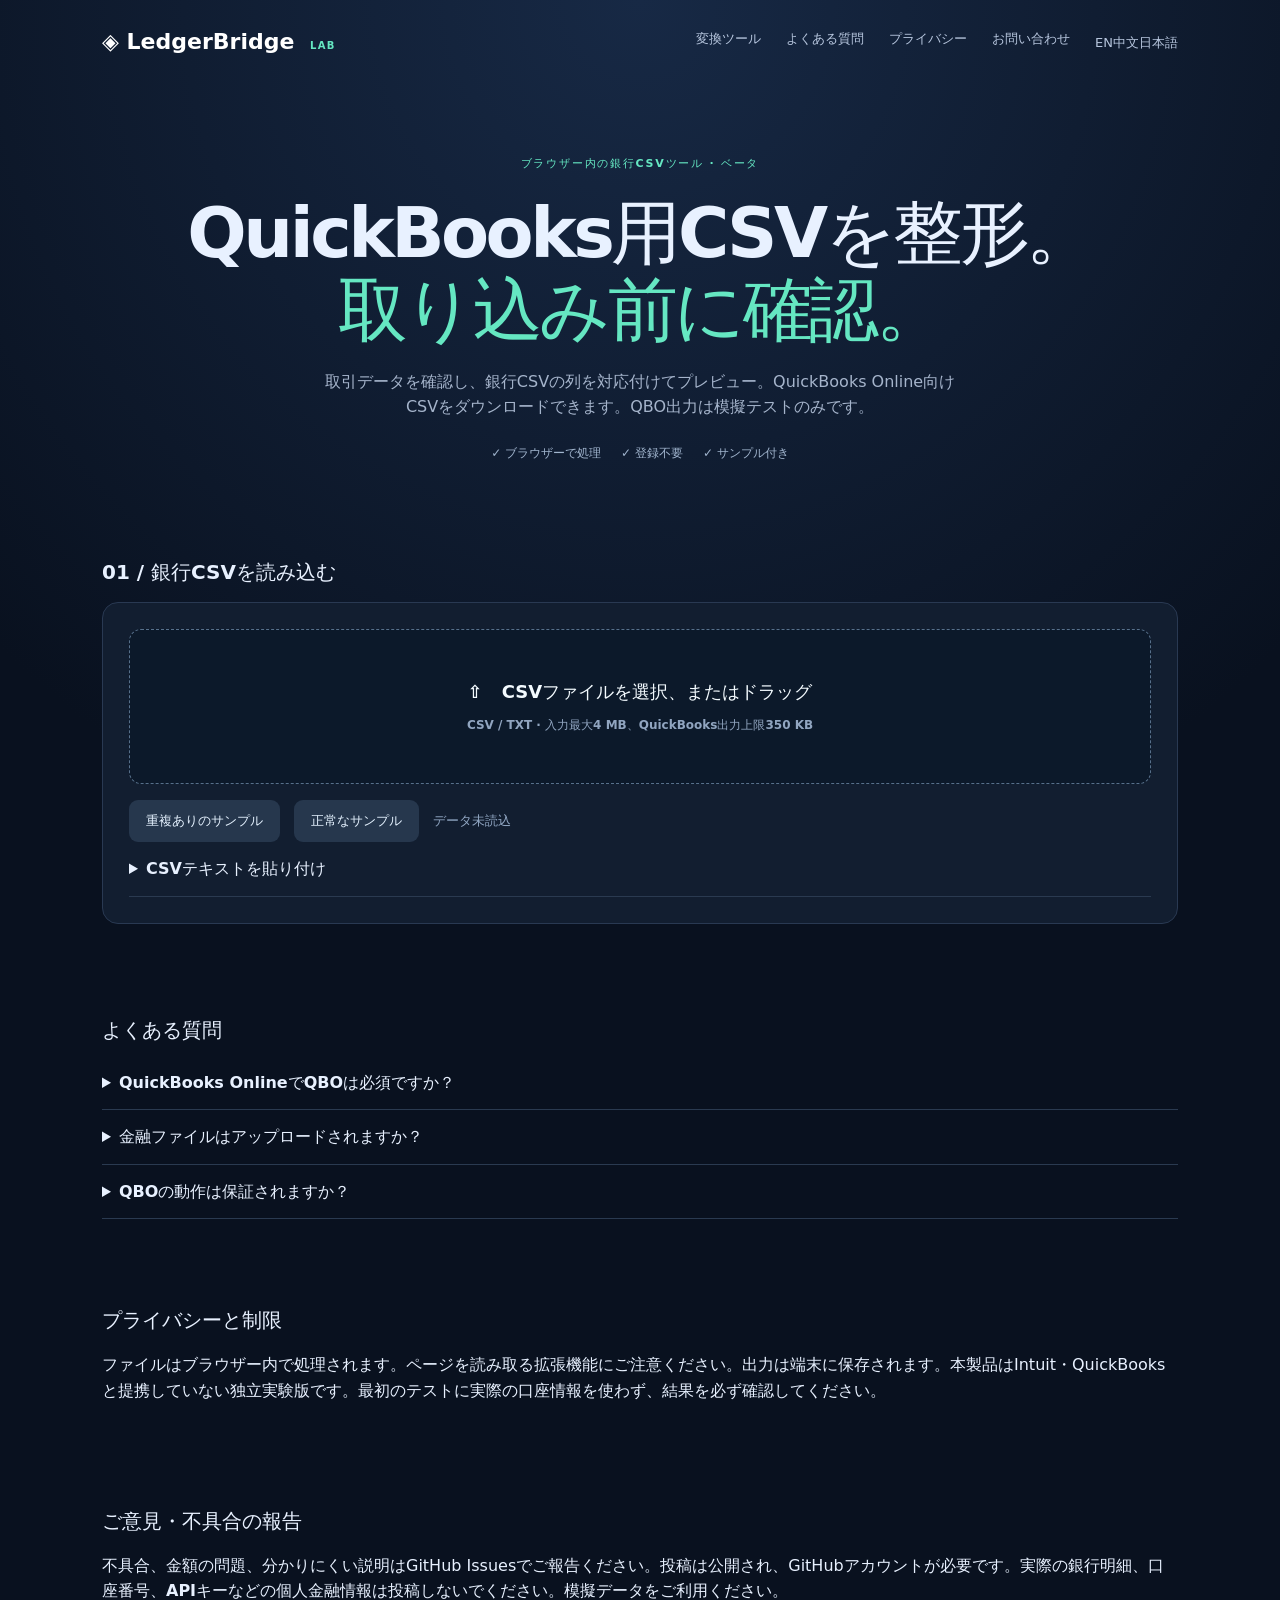
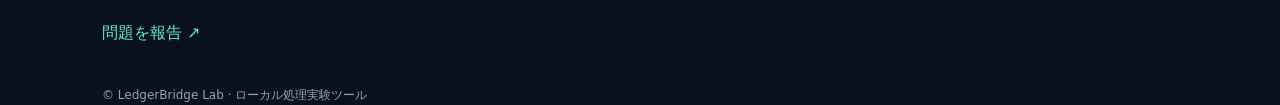
==== ja/index.html @ aacc7f5a "Add ja translated ledgerbridge tool page" ====
<!doctype html><html lang="ja"><head><meta charset="utf-8"><meta name="viewport" content="width=device-width,initial-scale=1"><meta name="theme-color" content="#0b1220"><title>QuickBooks CSV Import Formatter & Validator | LedgerBridge Lab</title><meta name="description" content="Free private bank CSV formatter for QuickBooks Online: map fields, validate dates, amounts and duplicates, then download three- or four-column CSV files."><link rel="canonical" href="https://ledgerbridge-qbo.vercel.app/ja/"><meta name="robots" content="index,follow"><meta property="og:title" content="QuickBooks CSV Import Formatter | LedgerBridge Lab"><meta property="og:description" content="Check bank CSV data and prepare files for QuickBooks Online in your browser."><meta property="og:type" content="website"><meta property="og:url" content="https://ledgerbridge-qbo.vercel.app/"><link rel="stylesheet" href="/style.css"><script defer src="/_vercel/insights/script.js"></script><meta name="google-site-verification" content="4Mdno3DH-IN6tUBIRk_PejBjr8TrSSoUEJoJRcEMtwU" /></head><body><header class="wrap"><a class="brand" href="/">◈ LedgerBridge <b>LAB</b></a><nav><a href="#workspace">変換ツール</a><a href="#faq">よくある質問</a><a href="#privacy">プライバシー</a><a href="#feedback">お問い合わせ</a><div class="locale-links"><a href="/">EN</a><a href="/zh/" >中文</a><a href="/ja/" aria-current="page">日本語</a></div></nav></header><main><section class="hero wrap"><span class="eyebrow">ブラウザー内の銀行CSVツール · ベータ</span><h1>QuickBooks用CSVを整形。<br><em>取り込み前に確認。</em></h1><p>取引データを確認し、銀行CSVの列を対応付けてプレビュー。QuickBooks Online向けCSVをダウンロードできます。QBO出力は模擬テストのみです。</p><div class="pills"><span>✓ ブラウザーで処理</span><span>✓ 登録不要</span><span>✓ サンプル付き</span></div></section><section class="wrap" id="workspace"><h2>01 / 銀行CSVを読み込む</h2><div class="panel"><label class="drop" for="file">⇧ &nbsp; CSVファイルを選択、またはドラッグ <small>CSV / TXT · 入力最大4 MB、QuickBooks出力上限350 KB</small><input type="file" id="file" accept=".csv,.txt,text/csv"></label><div class="actions"><button id="sample" class="secondary">重複ありのサンプル</button> <button id="cleanSample" class="secondary" type="button">正常なサンプル</button><span id="file状態">データ未読込</span></div><details><summary>CSVテキストを貼り付け</summary><textarea id="paste" rows="5" placeholder="日付,摘要,金額"></textarea><button id="parsePaste">貼り付けたCSVを読込</button></details></div><div id="result" hidden><h2>02 / 列を対応付ける</h2><div class="panel"><div class="grid"><label>日付列<select id="dateCol"></select></label><label>摘要列<select id="descCol"></select></label><label>金額の形式<select id="mode"><option value="signed">正負付き金額の1列</option><option value="split">入出金を別々の列</option></select></label></div><div id="signed行" class="grid"><label>金額列<select id="amountCol"></select></label><label>通貨（模擬QBOのみ）<select id="currency"><option>USD</option><option>CAD</option><option>GBP</option><option>EUR</option><option>AUD</option><option>JPY</option></select></label></div><div class="grid"><label>日付形式<select id="dateFormat"><option value="auto">自動（曖昧な形式を除く）</option><option value="mdy">MM/DD/YYYY</option><option value="dmy">DD/MM/YYYY</option><option value="ymd">YYYY-MM-DD</option></select></label></div><div id="split行" class="grid" hidden><label>出金列<select id="debitCol"></select></label><label>入金列<select id="creditCol"></select></label><label>出金の符号<select id="debitSign"><option value="negative">出金をマイナス</option><option value="positive">出金をプラス</option></select></label></div><div class="actions"><button id="validate">検証してプレビュー</button></div></div><h2>03 / 検証結果</h2><div class="panel"><div class="stats"><div>有効な行 <b id="goodCount">—</b></div><div>エラー <b id="errCount">—</b></div><div>警告 <b id="warnCount">—</b></div></div><div id="messages" aria-live="polite"></div><p id="exportInfo" style="color:#a5b4cb;font-size:12px">ダウンロード前に全行をご確認ください。QuickBooksへの取り込みは保証されません。</p><div class="table-scroll"><table><thead><tr><th>行</th><th>日付</th><th>摘要</th><th>金額</th><th>状態</th></tr></thead><tbody id="rows"></tbody></table></div><div class="actions"><button id="downloadCsv" disabled>整形済みCSVを保存</button> <label>QuickBooks CSVの列構成<select id="qbLayout"><option value="three">3列：日付・摘要・金額</option><option value="four">4列：日付・摘要・入金・出金</option></select></label><button id="downloadQuickBooksCsv" disabled>QuickBooks用CSVを保存</button><button class="secondary" id="downloadReport" disabled>問題レポートを保存</button></div></div><h2>04 / QBO構造の実験</h2><div class="panel"><div class="warning"><strong>QuickBooks互換性が未確認のため、QBO出力は模擬データ限定です。</strong><p>QuickBooks OnlineはCSVを直接取り込める場合があります。Web Connectには正式な金融機関識別子が必要で、本サイトは架空の識別子を提供しません。</p></div><div class="grid" hidden><label>銀行名<input id="bankName" placeholder="金融機関名"></label><label>金融機関FID<input id="fid" placeholder="有効なFID"></label><label>Intuit BID<input id="bid" placeholder="有効なBID"></label></div><div class="grid" hidden><label>ルーティング番号<input id="bankId" placeholder="ルーティング番号"></label><label>口座識別子<input id="accountId" placeholder="テスト口座ID"></label><label>口座種類<select id="accountType"><option value="CHECKING">当座預金</option><option value="SAVINGS">普通預金</option></select></label></div><label class="ack" hidden><input type="checkbox" id="ack"> 実験用であり、実際の会計業務には利用できないことを理解しました。</label><button id="downloadQbo" disabled hidden>実験用QBOを保存</button> <button class="secondary" id="downloadDemoQbo" type="button" disabled>模擬QBOテストファイルを保存</button><p style="color:#a5b4cb;font-size:12px">模擬出力にはサンプルの識別子と残高ゼロを含みます。構造確認専用で、実際の銀行明細として取り込まないでください。</p></div></div></section><section class="wrap info" id="faq"><h2>よくある質問</h2><details><summary>QuickBooks OnlineでQBOは必須ですか？</summary><p>必須ではありません。対応CSVを直接取り込めるため、まず標準のCSV取込をお試しください。</p></details><details><summary>金融ファイルはアップロードされますか？</summary><p>いいえ。CSVはブラウザー内で処理され、アップロード先サーバーはありません。</p></details><details><summary>QBOの動作は保証されますか？</summary><p>いいえ。実験機能であり、実際の金融機関接続による検証はしていません。</p></details></section><section class="wrap info" id="privacy"><h2>プライバシーと制限</h2><p>ファイルはブラウザー内で処理されます。ページを読み取る拡張機能にご注意ください。出力は端末に保存されます。本製品はIntuit・QuickBooksと提携していない独立実験版です。最初のテストに実際の口座情報を使わず、結果を必ず確認してください。</p></section><section class="wrap info" id="feedback"><h2>ご意見・不具合の報告</h2><p>不具合、金額の問題、分かりにくい説明はGitHub Issuesでご報告ください。投稿は公開され、GitHubアカウントが必要です。<strong>実際の銀行明細、口座番号、APIキーなどの個人金融情報は投稿しないでください。</strong>模擬データをご利用ください。</p><p><a class="button-link" href="https://github.com/summer121314/ledgerbridge-qbo/issues/new/choose" target="_blank" rel="noopener noreferrer">問題を報告 ↗</a></p></section></main><footer class="wrap">© LedgerBridge Lab · ローカル処理実験ツール</footer><script>window.LB_LANG="ja";</script><script defer src="/app.js"></script><script defer src="/locale.js"></script></body></html>
---- style.css ----
:root{font-family:Inter,system-ui,Arial,sans-serif;color:#e8f1ff;background:#09111f;font-synthesis:none}*{box-sizing:border-box}html{scroll-behavior:smooth}body{margin:0;line-height:1.6;background:radial-gradient(circle at 50% 0%,#172945,#09111f 50%)}a{color:#65e7c2;text-decoration:none}.wrap{max-width:1120px;padding:0 22px;margin:auto}header{height:84px;display:flex;align-items:center;justify-content:space-between}header .brand{color:white;font-size:22px;font-weight:800}header b{font-size:10px;letter-spacing:.13em;color:#65e7c2;margin-left:8px}nav{display:flex;gap:25px}nav a{color:#b7c6de;font-size:13px}.hero{text-align:center;padding:65px 20px 58px}.eyebrow{color:#65e7c2;font-size:11px;font-weight:800;letter-spacing:.16em}.hero h1{font-size:clamp(40px,6vw,70px);line-height:1.1;letter-spacing:-.05em;margin:20px 0}.hero em{font-style:normal;color:#65e7c2}.hero p{max-width:640px;color:#a5b4cb;margin:0 auto 24px}.pills{display:flex;justify-content:center;gap:20px;flex-wrap:wrap;font-size:12px;color:#a1b5ce}.panel{background:#121e30;border:1px solid #293952;padding:26px;border-radius:16px;margin:14px 0 30px}h2{font-size:20px;margin:35px 0 10px}label{display:block;font-size:12px;color:#b0c0d3;font-weight:600}.grid{display:grid;grid-template-columns:repeat(3,1fr);gap:18px;margin:16px 0}select,input:not([type=checkbox]),textarea{display:block;margin-top:8px;width:100%;background:#0a1424;border:1px solid #35455c;border-radius:8px;padding:12px;color:white;font:inherit;font-size:14px}input[type=file]{display:none}textarea{resize:vertical}button{background:#65e7c2;color:#072017;border:0;padding:12px 17px;border-radius:9px;font-weight:800;cursor:pointer}button:disabled{opacity:.35;cursor:not-allowed}.secondary{background:#26374d;color:#e5f2ff}.actions{display:flex;align-items:center;gap:14px;flex-wrap:wrap;margin-top:16px}.actions span{color:#92a8c4;font-size:13px}.drop{display:block;border:1px dashed #57708b;background:#0c192a;text-align:center;padding:48px;cursor:pointer;border-radius:12px;font-size:18px;color:#f4fbff}.drop small{display:block;color:#91a5c0;margin-top:9px;font-size:12px}.drop.over{border-color:#65e7c2}.stats{display:flex;justify-content:space-between;gap:10px;border-bottom:1px solid #30415b;padding-bottom:22px;color:#98acc6}.stats b{display:block;font-size:32px;color:white}.table-scroll{overflow-x:auto;margin:18px 0}table{border-collapse:collapse;width:100%;min-width:600px;font-size:13px}th,td{text-align:left;padding:11px;border-bottom:1px solid #2b3a50}th{color:#94a8c3}#messages p{color:#ffc8a0}.warning{background:#3a2b22;border:1px solid #6c493a;padding:15px 18px;border-radius:10px;color:#ffddb6}.warning p{margin-bottom:0}.ack{display:flex;align-items:center;gap:9px;margin:20px 0}.info{padding:25px 22px}details{padding:14px 0;border-bottom:1px solid #2a3a50}summary{cursor:pointer;font-weight:650}details p{color:#9cabc2}footer{padding:50px 22px;color:#93a2b7;font-size:12px}[hidden]{display:none!important}@media(max-width:700px){.grid{grid-template-columns:1fr}.hero{padding:40px 20px}nav{gap:11px}.panel{padding:16px}.stats b{font-size:25px}}
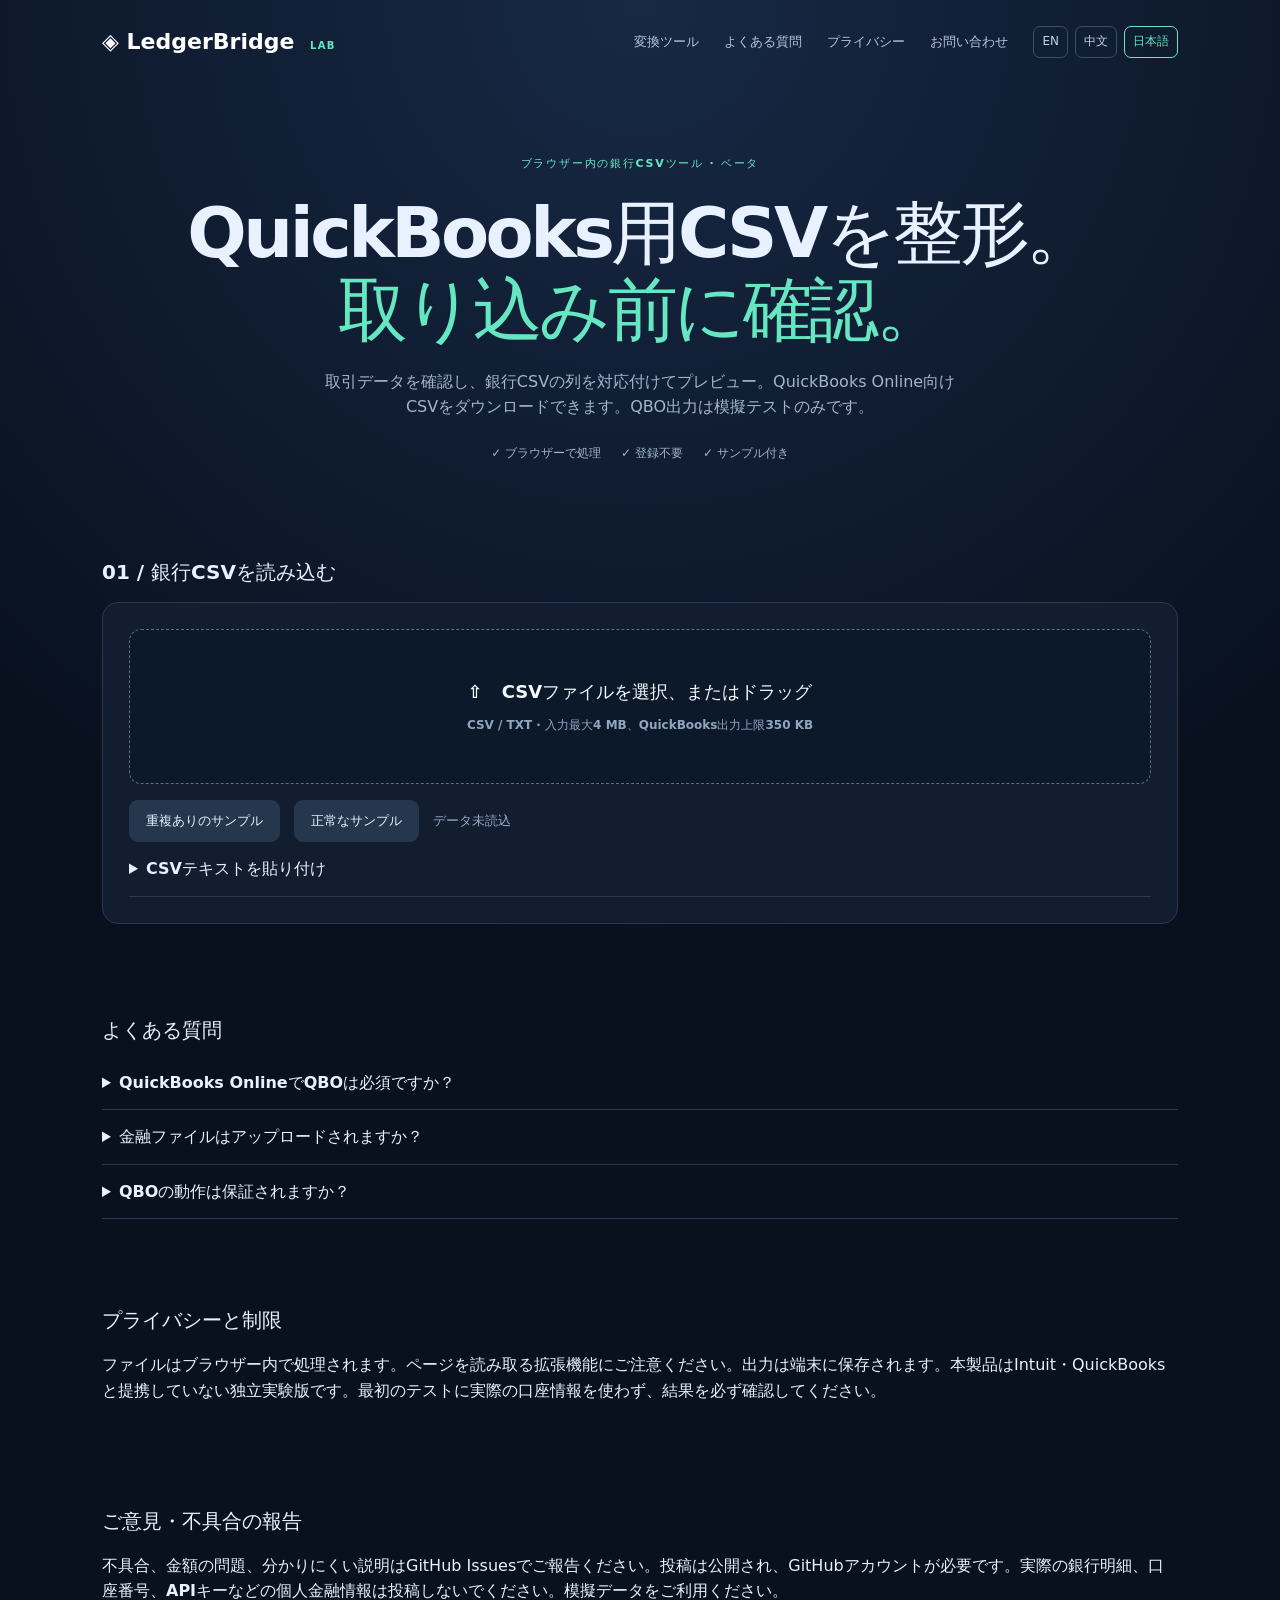
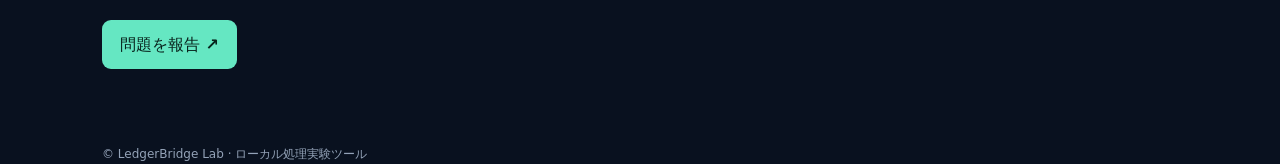
==== commit 69534450: "Localize ja SEO title and description" ====
--- a/ja/index.html
+++ b/ja/index.html
@@ -1 +1 @@
-<!doctype html><html lang="ja"><head><meta charset="utf-8"><meta name="viewport" content="width=device-width,initial-scale=1"><meta name="theme-color" content="#0b1220"><title>QuickBooks CSV Import Formatter & Validator | LedgerBridge Lab</title><meta name="description" content="Free private bank CSV formatter for QuickBooks Online: map fields, validate dates, amounts and duplicates, then download three- or four-column CSV files."><link rel="canonical" href="https://ledgerbridge-qbo.vercel.app/ja/"><meta name="robots" content="index,follow"><meta property="og:title" content="QuickBooks CSV Import Formatter | LedgerBridge Lab"><meta property="og:description" content="Check bank CSV data and prepare files for QuickBooks Online in your browser."><meta property="og:type" content="website"><meta property="og:url" content="https://ledgerbridge-qbo.vercel.app/"><link rel="stylesheet" href="/style.css"><script defer src="/_vercel/insights/script.js"></script><meta name="google-site-verification" content="4Mdno3DH-IN6tUBIRk_PejBjr8TrSSoUEJoJRcEMtwU" /></head><body><header class="wrap"><a class="brand" href="/">◈ LedgerBridge <b>LAB</b></a><nav><a href="#workspace">変換ツール</a><a href="#faq">よくある質問</a><a href="#privacy">プライバシー</a><a href="#feedback">お問い合わせ</a><div class="locale-links"><a href="/">EN</a><a href="/zh/" >中文</a><a href="/ja/" aria-current="page">日本語</a></div></nav></header><main><section class="hero wrap"><span class="eyebrow">ブラウザー内の銀行CSVツール · ベータ</span><h1>QuickBooks用CSVを整形。<br><em>取り込み前に確認。</em></h1><p>取引データを確認し、銀行CSVの列を対応付けてプレビュー。QuickBooks Online向けCSVをダウンロードできます。QBO出力は模擬テストのみです。</p><div class="pills"><span>✓ ブラウザーで処理</span><span>✓ 登録不要</span><span>✓ サンプル付き</span></div></section><section class="wrap" id="workspace"><h2>01 / 銀行CSVを読み込む</h2><div class="panel"><label class="drop" for="file">⇧ &nbsp; CSVファイルを選択、またはドラッグ <small>CSV / TXT · 入力最大4 MB、QuickBooks出力上限350 KB</small><input type="file" id="file" accept=".csv,.txt,text/csv"></label><div class="actions"><button id="sample" class="secondary">重複ありのサンプル</button> <button id="cleanSample" class="secondary" type="button">正常なサンプル</button><span id="file状態">データ未読込</span></div><details><summary>CSVテキストを貼り付け</summary><textarea id="paste" rows="5" placeholder="日付,摘要,金額"></textarea><button id="parsePaste">貼り付けたCSVを読込</button></details></div><div id="result" hidden><h2>02 / 列を対応付ける</h2><div class="panel"><div class="grid"><label>日付列<select id="dateCol"></select></label><label>摘要列<select id="descCol"></select></label><label>金額の形式<select id="mode"><option value="signed">正負付き金額の1列</option><option value="split">入出金を別々の列</option></select></label></div><div id="signed行" class="grid"><label>金額列<select id="amountCol"></select></label><label>通貨（模擬QBOのみ）<select id="currency"><option>USD</option><option>CAD</option><option>GBP</option><option>EUR</option><option>AUD</option><option>JPY</option></select></label></div><div class="grid"><label>日付形式<select id="dateFormat"><option value="auto">自動（曖昧な形式を除く）</option><option value="mdy">MM/DD/YYYY</option><option value="dmy">DD/MM/YYYY</option><option value="ymd">YYYY-MM-DD</option></select></label></div><div id="split行" class="grid" hidden><label>出金列<select id="debitCol"></select></label><label>入金列<select id="creditCol"></select></label><label>出金の符号<select id="debitSign"><option value="negative">出金をマイナス</option><option value="positive">出金をプラス</option></select></label></div><div class="actions"><button id="validate">検証してプレビュー</button></div></div><h2>03 / 検証結果</h2><div class="panel"><div class="stats"><div>有効な行 <b id="goodCount">—</b></div><div>エラー <b id="errCount">—</b></div><div>警告 <b id="warnCount">—</b></div></div><div id="messages" aria-live="polite"></div><p id="exportInfo" style="color:#a5b4cb;font-size:12px">ダウンロード前に全行をご確認ください。QuickBooksへの取り込みは保証されません。</p><div class="table-scroll"><table><thead><tr><th>行</th><th>日付</th><th>摘要</th><th>金額</th><th>状態</th></tr></thead><tbody id="rows"></tbody></table></div><div class="actions"><button id="downloadCsv" disabled>整形済みCSVを保存</button> <label>QuickBooks CSVの列構成<select id="qbLayout"><option value="three">3列：日付・摘要・金額</option><option value="four">4列：日付・摘要・入金・出金</option></select></label><button id="downloadQuickBooksCsv" disabled>QuickBooks用CSVを保存</button><button class="secondary" id="downloadReport" disabled>問題レポートを保存</button></div></div><h2>04 / QBO構造の実験</h2><div class="panel"><div class="warning"><strong>QuickBooks互換性が未確認のため、QBO出力は模擬データ限定です。</strong><p>QuickBooks OnlineはCSVを直接取り込める場合があります。Web Connectには正式な金融機関識別子が必要で、本サイトは架空の識別子を提供しません。</p></div><div class="grid" hidden><label>銀行名<input id="bankName" placeholder="金融機関名"></label><label>金融機関FID<input id="fid" placeholder="有効なFID"></label><label>Intuit BID<input id="bid" placeholder="有効なBID"></label></div><div class="grid" hidden><label>ルーティング番号<input id="bankId" placeholder="ルーティング番号"></label><label>口座識別子<input id="accountId" placeholder="テスト口座ID"></label><label>口座種類<select id="accountType"><option value="CHECKING">当座預金</option><option value="SAVINGS">普通預金</option></select></label></div><label class="ack" hidden><input type="checkbox" id="ack"> 実験用であり、実際の会計業務には利用できないことを理解しました。</label><button id="downloadQbo" disabled hidden>実験用QBOを保存</button> <button class="secondary" id="downloadDemoQbo" type="button" disabled>模擬QBOテストファイルを保存</button><p style="color:#a5b4cb;font-size:12px">模擬出力にはサンプルの識別子と残高ゼロを含みます。構造確認専用で、実際の銀行明細として取り込まないでください。</p></div></div></section><section class="wrap info" id="faq"><h2>よくある質問</h2><details><summary>QuickBooks OnlineでQBOは必須ですか？</summary><p>必須ではありません。対応CSVを直接取り込めるため、まず標準のCSV取込をお試しください。</p></details><details><summary>金融ファイルはアップロードされますか？</summary><p>いいえ。CSVはブラウザー内で処理され、アップロード先サーバーはありません。</p></details><details><summary>QBOの動作は保証されますか？</summary><p>いいえ。実験機能であり、実際の金融機関接続による検証はしていません。</p></details></section><section class="wrap info" id="privacy"><h2>プライバシーと制限</h2><p>ファイルはブラウザー内で処理されます。ページを読み取る拡張機能にご注意ください。出力は端末に保存されます。本製品はIntuit・QuickBooksと提携していない独立実験版です。最初のテストに実際の口座情報を使わず、結果を必ず確認してください。</p></section><section class="wrap info" id="feedback"><h2>ご意見・不具合の報告</h2><p>不具合、金額の問題、分かりにくい説明はGitHub Issuesでご報告ください。投稿は公開され、GitHubアカウントが必要です。<strong>実際の銀行明細、口座番号、APIキーなどの個人金融情報は投稿しないでください。</strong>模擬データをご利用ください。</p><p><a class="button-link" href="https://github.com/summer121314/ledgerbridge-qbo/issues/new/choose" target="_blank" rel="noopener noreferrer">問題を報告 ↗</a></p></section></main><footer class="wrap">© LedgerBridge Lab · ローカル処理実験ツール</footer><script>window.LB_LANG="ja";</script><script defer src="/app.js"></script><script defer src="/locale.js"></script></body></html>+<!doctype html><html lang="ja"><head><meta charset="utf-8"><meta name="viewport" content="width=device-width,initial-scale=1"><meta name="theme-color" content="#0b1220"><title>QuickBooks CSV整形・検証ツール | LedgerBridge Lab</title><meta name="description" content="銀行CSVの日付、金額、重複をブラウザー内で確認。QuickBooks Online向けの3列・4列CSVに整形できる無料ツール。"><link rel="canonical" href="https://ledgerbridge-qbo.vercel.app/ja/"><meta name="robots" content="index,follow"><meta property="og:title" content="QuickBooks CSV Import Formatter | LedgerBridge Lab"><meta property="og:description" content="Check bank CSV data and prepare files for QuickBooks Online in your browser."><meta property="og:type" content="website"><meta property="og:url" content="https://ledgerbridge-qbo.vercel.app/"><link rel="stylesheet" href="/style.css"><script defer src="/_vercel/insights/script.js"></script><meta name="google-site-verification" content="4Mdno3DH-IN6tUBIRk_PejBjr8TrSSoUEJoJRcEMtwU" /></head><body><header class="wrap"><a class="brand" href="/">◈ LedgerBridge <b>LAB</b></a><nav><a href="#workspace">変換ツール</a><a href="#faq">よくある質問</a><a href="#privacy">プライバシー</a><a href="#feedback">お問い合わせ</a><div class="locale-links"><a href="/">EN</a><a href="/zh/" >中文</a><a href="/ja/" aria-current="page">日本語</a></div></nav></header><main><section class="hero wrap"><span class="eyebrow">ブラウザー内の銀行CSVツール · ベータ</span><h1>QuickBooks用CSVを整形。<br><em>取り込み前に確認。</em></h1><p>取引データを確認し、銀行CSVの列を対応付けてプレビュー。QuickBooks Online向けCSVをダウンロードできます。QBO出力は模擬テストのみです。</p><div class="pills"><span>✓ ブラウザーで処理</span><span>✓ 登録不要</span><span>✓ サンプル付き</span></div></section><section class="wrap" id="workspace"><h2>01 / 銀行CSVを読み込む</h2><div class="panel"><label class="drop" for="file">⇧ &nbsp; CSVファイルを選択、またはドラッグ <small>CSV / TXT · 入力最大4 MB、QuickBooks出力上限350 KB</small><input type="file" id="file" accept=".csv,.txt,text/csv"></label><div class="actions"><button id="sample" class="secondary">重複ありのサンプル</button> <button id="cleanSample" class="secondary" type="button">正常なサンプル</button><span id="file状態">データ未読込</span></div><details><summary>CSVテキストを貼り付け</summary><textarea id="paste" rows="5" placeholder="日付,摘要,金額"></textarea><button id="parsePaste">貼り付けたCSVを読込</button></details></div><div id="result" hidden><h2>02 / 列を対応付ける</h2><div class="panel"><div class="grid"><label>日付列<select id="dateCol"></select></label><label>摘要列<select id="descCol"></select></label><label>金額の形式<select id="mode"><option value="signed">正負付き金額の1列</option><option value="split">入出金を別々の列</option></select></label></div><div id="signed行" class="grid"><label>金額列<select id="amountCol"></select></label><label>通貨（模擬QBOのみ）<select id="currency"><option>USD</option><option>CAD</option><option>GBP</option><option>EUR</option><option>AUD</option><option>JPY</option></select></label></div><div class="grid"><label>日付形式<select id="dateFormat"><option value="auto">自動（曖昧な形式を除く）</option><option value="mdy">MM/DD/YYYY</option><option value="dmy">DD/MM/YYYY</option><option value="ymd">YYYY-MM-DD</option></select></label></div><div id="split行" class="grid" hidden><label>出金列<select id="debitCol"></select></label><label>入金列<select id="creditCol"></select></label><label>出金の符号<select id="debitSign"><option value="negative">出金をマイナス</option><option value="positive">出金をプラス</option></select></label></div><div class="actions"><button id="validate">検証してプレビュー</button></div></div><h2>03 / 検証結果</h2><div class="panel"><div class="stats"><div>有効な行 <b id="goodCount">—</b></div><div>エラー <b id="errCount">—</b></div><div>警告 <b id="warnCount">—</b></div></div><div id="messages" aria-live="polite"></div><p id="exportInfo" style="color:#a5b4cb;font-size:12px">ダウンロード前に全行をご確認ください。QuickBooksへの取り込みは保証されません。</p><div class="table-scroll"><table><thead><tr><th>行</th><th>日付</th><th>摘要</th><th>金額</th><th>状態</th></tr></thead><tbody id="rows"></tbody></table></div><div class="actions"><button id="downloadCsv" disabled>整形済みCSVを保存</button> <label>QuickBooks CSVの列構成<select id="qbLayout"><option value="three">3列：日付・摘要・金額</option><option value="four">4列：日付・摘要・入金・出金</option></select></label><button id="downloadQuickBooksCsv" disabled>QuickBooks用CSVを保存</button><button class="secondary" id="downloadReport" disabled>問題レポートを保存</button></div></div><h2>04 / QBO構造の実験</h2><div class="panel"><div class="warning"><strong>QuickBooks互換性が未確認のため、QBO出力は模擬データ限定です。</strong><p>QuickBooks OnlineはCSVを直接取り込める場合があります。Web Connectには正式な金融機関識別子が必要で、本サイトは架空の識別子を提供しません。</p></div><div class="grid" hidden><label>銀行名<input id="bankName" placeholder="金融機関名"></label><label>金融機関FID<input id="fid" placeholder="有効なFID"></label><label>Intuit BID<input id="bid" placeholder="有効なBID"></label></div><div class="grid" hidden><label>ルーティング番号<input id="bankId" placeholder="ルーティング番号"></label><label>口座識別子<input id="accountId" placeholder="テスト口座ID"></label><label>口座種類<select id="accountType"><option value="CHECKING">当座預金</option><option value="SAVINGS">普通預金</option></select></label></div><label class="ack" hidden><input type="checkbox" id="ack"> 実験用であり、実際の会計業務には利用できないことを理解しました。</label><button id="downloadQbo" disabled hidden>実験用QBOを保存</button> <button class="secondary" id="downloadDemoQbo" type="button" disabled>模擬QBOテストファイルを保存</button><p style="color:#a5b4cb;font-size:12px">模擬出力にはサンプルの識別子と残高ゼロを含みます。構造確認専用で、実際の銀行明細として取り込まないでください。</p></div></div></section><section class="wrap info" id="faq"><h2>よくある質問</h2><details><summary>QuickBooks OnlineでQBOは必須ですか？</summary><p>必須ではありません。対応CSVを直接取り込めるため、まず標準のCSV取込をお試しください。</p></details><details><summary>金融ファイルはアップロードされますか？</summary><p>いいえ。CSVはブラウザー内で処理され、アップロード先サーバーはありません。</p></details><details><summary>QBOの動作は保証されますか？</summary><p>いいえ。実験機能であり、実際の金融機関接続による検証はしていません。</p></details></section><section class="wrap info" id="privacy"><h2>プライバシーと制限</h2><p>ファイルはブラウザー内で処理されます。ページを読み取る拡張機能にご注意ください。出力は端末に保存されます。本製品はIntuit・QuickBooksと提携していない独立実験版です。最初のテストに実際の口座情報を使わず、結果を必ず確認してください。</p></section><section class="wrap info" id="feedback"><h2>ご意見・不具合の報告</h2><p>不具合、金額の問題、分かりにくい説明はGitHub Issuesでご報告ください。投稿は公開され、GitHubアカウントが必要です。<strong>実際の銀行明細、口座番号、APIキーなどの個人金融情報は投稿しないでください。</strong>模擬データをご利用ください。</p><p><a class="button-link" href="https://github.com/summer121314/ledgerbridge-qbo/issues/new/choose" target="_blank" rel="noopener noreferrer">問題を報告 ↗</a></p></section></main><footer class="wrap">© LedgerBridge Lab · ローカル処理実験ツール</footer><script>window.LB_LANG="ja";</script><script defer src="/app.js"></script><script defer src="/locale.js"></script></body></html>
--- a/style.css
+++ b/style.css
@@ -1 +1,2 @@
-:root{font-family:Inter,system-ui,Arial,sans-serif;color:#e8f1ff;background:#09111f;font-synthesis:none}*{box-sizing:border-box}html{scroll-behavior:smooth}body{margin:0;line-height:1.6;background:radial-gradient(circle at 50% 0%,#172945,#09111f 50%)}a{color:#65e7c2;text-decoration:none}.wrap{max-width:1120px;padding:0 22px;margin:auto}header{height:84px;display:flex;align-items:center;justify-content:space-between}header .brand{color:white;font-size:22px;font-weight:800}header b{font-size:10px;letter-spacing:.13em;color:#65e7c2;margin-left:8px}nav{display:flex;gap:25px}nav a{color:#b7c6de;font-size:13px}.hero{text-align:center;padding:65px 20px 58px}.eyebrow{color:#65e7c2;font-size:11px;font-weight:800;letter-spacing:.16em}.hero h1{font-size:clamp(40px,6vw,70px);line-height:1.1;letter-spacing:-.05em;margin:20px 0}.hero em{font-style:normal;color:#65e7c2}.hero p{max-width:640px;color:#a5b4cb;margin:0 auto 24px}.pills{display:flex;justify-content:center;gap:20px;flex-wrap:wrap;font-size:12px;color:#a1b5ce}.panel{background:#121e30;border:1px solid #293952;padding:26px;border-radius:16px;margin:14px 0 30px}h2{font-size:20px;margin:35px 0 10px}label{display:block;font-size:12px;color:#b0c0d3;font-weight:600}.grid{display:grid;grid-template-columns:repeat(3,1fr);gap:18px;margin:16px 0}select,input:not([type=checkbox]),textarea{display:block;margin-top:8px;width:100%;background:#0a1424;border:1px solid #35455c;border-radius:8px;padding:12px;color:white;font:inherit;font-size:14px}input[type=file]{display:none}textarea{resize:vertical}button{background:#65e7c2;color:#072017;border:0;padding:12px 17px;border-radius:9px;font-weight:800;cursor:pointer}button:disabled{opacity:.35;cursor:not-allowed}.secondary{background:#26374d;color:#e5f2ff}.actions{display:flex;align-items:center;gap:14px;flex-wrap:wrap;margin-top:16px}.actions span{color:#92a8c4;font-size:13px}.drop{display:block;border:1px dashed #57708b;background:#0c192a;text-align:center;padding:48px;cursor:pointer;border-radius:12px;font-size:18px;color:#f4fbff}.drop small{display:block;color:#91a5c0;margin-top:9px;font-size:12px}.drop.over{border-color:#65e7c2}.stats{display:flex;justify-content:space-between;gap:10px;border-bottom:1px solid #30415b;padding-bottom:22px;color:#98acc6}.stats b{display:block;font-size:32px;color:white}.table-scroll{overflow-x:auto;margin:18px 0}table{border-collapse:collapse;width:100%;min-width:600px;font-size:13px}th,td{text-align:left;padding:11px;border-bottom:1px solid #2b3a50}th{color:#94a8c3}#messages p{color:#ffc8a0}.warning{background:#3a2b22;border:1px solid #6c493a;padding:15px 18px;border-radius:10px;color:#ffddb6}.warning p{margin-bottom:0}.ack{display:flex;align-items:center;gap:9px;margin:20px 0}.info{padding:25px 22px}details{padding:14px 0;border-bottom:1px solid #2a3a50}summary{cursor:pointer;font-weight:650}details p{color:#9cabc2}footer{padding:50px 22px;color:#93a2b7;font-size:12px}[hidden]{display:none!important}@media(max-width:700px){.grid{grid-template-columns:1fr}.hero{padding:40px 20px}nav{gap:11px}.panel{padding:16px}.stats b{font-size:25px}}+:root{font-family:Inter,system-ui,Arial,sans-serif;color:#e8f1ff;background:#09111f;font-synthesis:none}*{box-sizing:border-box}html{scroll-behavior:smooth}body{margin:0;line-height:1.6;background:radial-gradient(circle at 50% 0%,#172945,#09111f 50%)}a{color:#65e7c2;text-decoration:none}.wrap{max-width:1120px;padding:0 22px;margin:auto}header{height:84px;display:flex;align-items:center;justify-content:space-between}header .brand{color:white;font-size:22px;font-weight:800}header b{font-size:10px;letter-spacing:.13em;color:#65e7c2;margin-left:8px}nav{display:flex;gap:25px}nav a{color:#b7c6de;font-size:13px}.hero{text-align:center;padding:65px 20px 58px}.eyebrow{color:#65e7c2;font-size:11px;font-weight:800;letter-spacing:.16em}.hero h1{font-size:clamp(40px,6vw,70px);line-height:1.1;letter-spacing:-.05em;margin:20px 0}.hero em{font-style:normal;color:#65e7c2}.hero p{max-width:640px;color:#a5b4cb;margin:0 auto 24px}.pills{display:flex;justify-content:center;gap:20px;flex-wrap:wrap;font-size:12px;color:#a1b5ce}.panel{background:#121e30;border:1px solid #293952;padding:26px;border-radius:16px;margin:14px 0 30px}h2{font-size:20px;margin:35px 0 10px}label{display:block;font-size:12px;color:#b0c0d3;font-weight:600}.grid{display:grid;grid-template-columns:repeat(3,1fr);gap:18px;margin:16px 0}select,input:not([type=checkbox]),textarea{display:block;margin-top:8px;width:100%;background:#0a1424;border:1px solid #35455c;border-radius:8px;padding:12px;color:white;font:inherit;font-size:14px}input[type=file]{display:none}textarea{resize:vertical}button{background:#65e7c2;color:#072017;border:0;padding:12px 17px;border-radius:9px;font-weight:800;cursor:pointer}button:disabled{opacity:.35;cursor:not-allowed}.secondary{background:#26374d;color:#e5f2ff}.actions{display:flex;align-items:center;gap:14px;flex-wrap:wrap;margin-top:16px}.actions span{color:#92a8c4;font-size:13px}.drop{display:block;border:1px dashed #57708b;background:#0c192a;text-align:center;padding:48px;cursor:pointer;border-radius:12px;font-size:18px;color:#f4fbff}.drop small{display:block;color:#91a5c0;margin-top:9px;font-size:12px}.drop.over{border-color:#65e7c2}.stats{display:flex;justify-content:space-between;gap:10px;border-bottom:1px solid #30415b;padding-bottom:22px;color:#98acc6}.stats b{display:block;font-size:32px;color:white}.table-scroll{overflow-x:auto;margin:18px 0}table{border-collapse:collapse;width:100%;min-width:600px;font-size:13px}th,td{text-align:left;padding:11px;border-bottom:1px solid #2b3a50}th{color:#94a8c3}#messages p{color:#ffc8a0}.warning{background:#3a2b22;border:1px solid #6c493a;padding:15px 18px;border-radius:10px;color:#ffddb6}.warning p{margin-bottom:0}.ack{display:flex;align-items:center;gap:9px;margin:20px 0}.info{padding:25px 22px}details{padding:14px 0;border-bottom:1px solid #2a3a50}summary{cursor:pointer;font-weight:650}details p{color:#9cabc2}footer{padding:50px 22px;color:#93a2b7;font-size:12px}[hidden]{display:none!important}@media(max-width:700px){.grid{grid-template-columns:1fr}.hero{padding:40px 20px}nav{gap:11px}.panel{padding:16px}.stats b{font-size:25px}}
+.locale-links{display:flex;gap:7px;align-items:center;flex-wrap:wrap}.locale-links a{color:#c0d5e6;padding:5px 8px;border:1px solid #38516b;border-radius:7px;font-size:12px}.locale-links a[aria-current=page]{border-color:#65e7c2;color:#65e7c2}.button-link{display:inline-block;padding:12px 18px;border-radius:9px;background:#65e7c2;color:#08231c;font-weight:750}header.wrap{min-height:84px;height:auto;padding-top:13px;padding-bottom:13px;gap:12px;flex-wrap:wrap}header nav{align-items:center;flex-wrap:wrap}#feedback{padding-bottom:60px}@media(max-width:700px){header nav{gap:12px}.locale-links{width:100%}.locale-links a{font-size:12px}}
